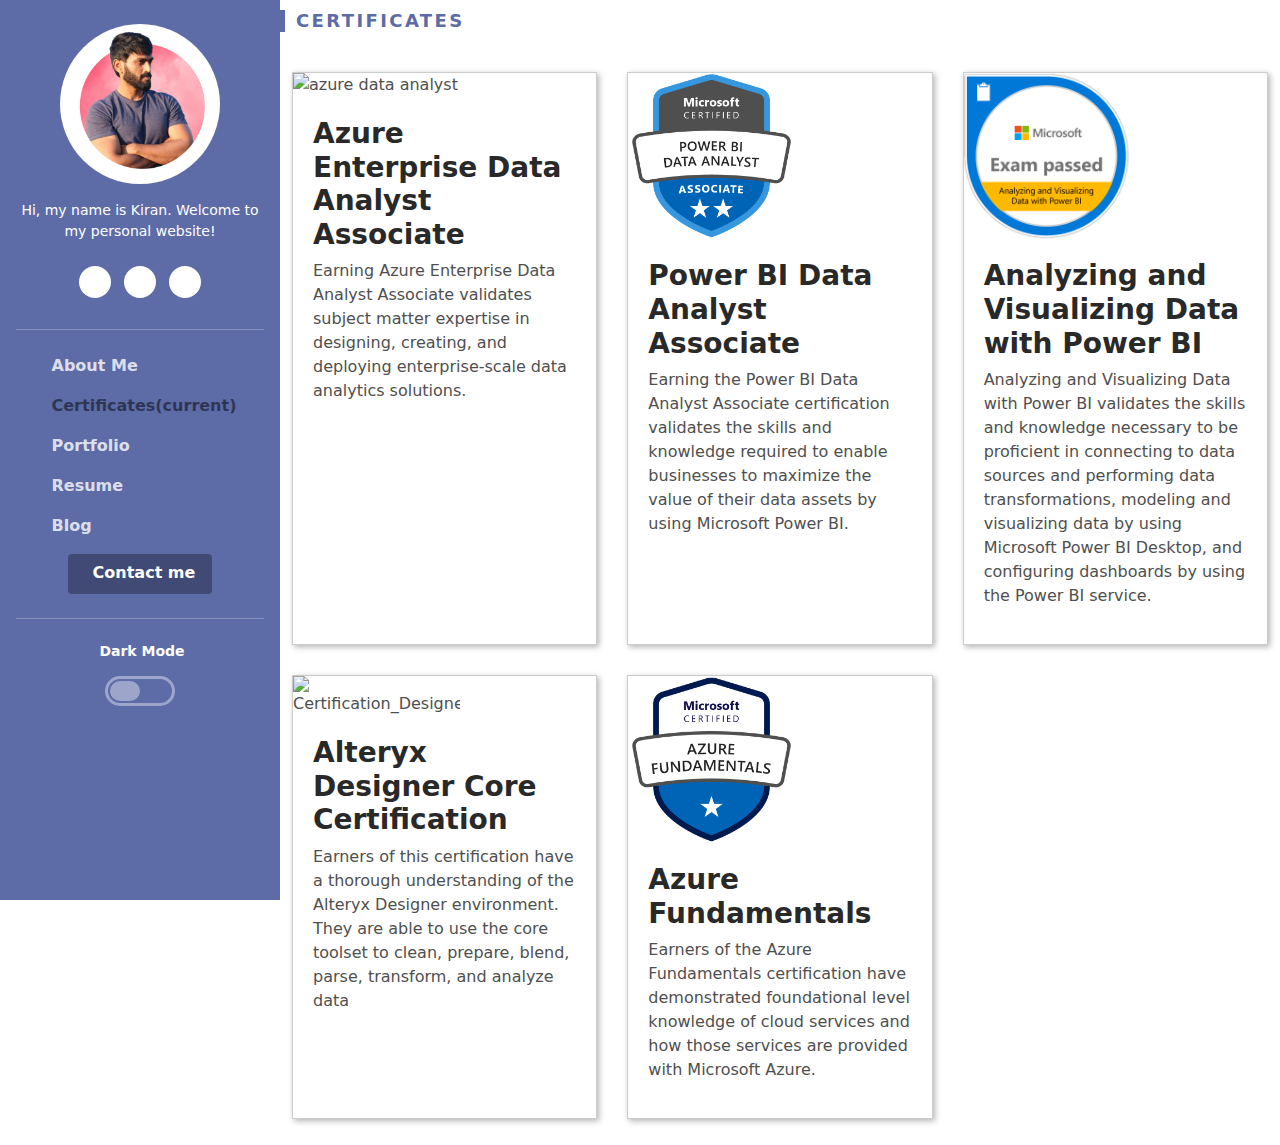
==== Certificates.html @ abaa7922 "update" ====
<!DOCTYPE html>
<html lang="en"> 
<head>
	<title>My Portfolio - Kiran</title>
	
	<!-- Meta -->
	<meta charset="utf-8">
	<meta http-equiv="X-UA-Compatible" content="IE=edge">
	<meta name="viewport" content="width=device-width, initial-scale=1.0">  
	<link rel="shortcut icon" href="favicon.ico"> 
	
	<!-- Google Fonts -->
	<link href="https://fonts.googleapis.com/css?family=Roboto:300,400,500,700" rel="stylesheet">
	
	<!-- FontAwesome JS -->
    <script defer src="assets/fontawesome/js/all.js"></script>
    
    <!-- Plugin CSS -->
    <link rel="stylesheet" href="assets/plugins/tiny-slider/tiny-slider.css">

	<!-- Theme CSS -->  
	<link id="theme-style" rel="stylesheet" href="assets/css/theme-7.css">

</head> 

<body>
    
    <header class="header text-center">	    
		<div class="force-overflow">
		
			
			<nav class="navbar navbar-expand-lg navbar-dark" >
				
				<button class="navbar-toggler" type="button" data-bs-toggle="collapse" data-bs-target="#navigation" aria-controls="navigation" aria-expanded="false" aria-label="Toggle navigation">
					<span class="navbar-toggler-icon"></span>
				</button>
				
				<div id="navigation" class="collapse navbar-collapse flex-column" >
					<div class="profile-section pt-3 pt-lg-0">
						<img class="profile-image mb-3 rounded-circle mx-auto" src="assets/images/my_pic.png" alt="image" >			
						
						<div class="bio mb-3">Hi, my name is Kiran. Welcome to my personal website!</div><!--//bio-->
						<ul class="social-list list-inline py-2 mx-auto">
							<li class="list-inline-item"><a href="https://twitter.com/Kiran_vijay"><i class="fab fa-twitter fa-fw"></i></a></li>
							<li class="list-inline-item"><a href="https://www.linkedin.com/in/kiranvj/"><i class="fab fa-linkedin-in fa-fw"></i></a></li>
							<li class="list-inline-item"><a href="https://github.com/kiran-vijay/"><i class="fab fa-github-alt fa-fw"></i></a></li>
			
						</ul>
						<hr> 
					</div>
					
					<ul class="navbar-nav flex-column text-start">
						<li class="nav-item">
							<a class="nav-link" href="index.html"><i class="fas fa-user fa-fw me-2"></i>About Me</a>
						</li>
						<li class="nav-item">
							<a class="nav-link active" href="Certificates.html"><i class="fas fa-shield-alt fa-fw me-2"></i>Certificates<span class="sr-only">(current)</span></a>
						</li>
						<li class="nav-item">
							<a class="nav-link" href="portfolio.html"><i class="fas fa-laptop-code fa-fw me-2"></i>Portfolio</a>
						</li>
	
						<li class="nav-item">
							<a class="nav-link" href="resume.html"><i class="fas fa-file-alt fa-fw me-2"></i>Resume</a>
						</li>
						<li class="nav-item">
							<a class="nav-link" href="blog-home.html"><i class="fas fa-blog fa-fw me-2"></i>Blog</a>
						</li>
	
					</ul>
					
					<div class="my-2">
						<a class="btn btn-primary" href="contact.html" target="_blank"><i class="fas fa-paper-plane me-2"></i>Contact me</a>
					</div>
					
	
					<div class="dark-mode-toggle text-center w-100">
						<hr class="mb-4">
					    <h4 class="toggle-name mb-3 "><i class="fas fa-adjust me-1"></i>Dark Mode</h4>
					    
					    <input class="toggle" id="darkmode" type="checkbox">
					    <label class="toggle-btn mx-auto mb-0" for="darkmode"></label>
					    
					</div><!--//dark-mode-toggle-->
					
				</div>
			</nav>
		</div><!--//force-overflow-->
	</header>
	   
    <div class="main-wrapper">
		<h3 class="text-uppercase resume-section-heading mb-4">Certificates</h3>
		<section class="education-section py-3">
		
		<div class="container">
  <main class="grid">
    <article>
      <img src="assets/images/certificates/azure data analyst.png" alt="azure data analyst">
      <div class="text">
        <h3>Azure Enterprise Data Analyst Associate</h3>
        <p>Earning Azure Enterprise Data Analyst Associate validates subject matter expertise in designing, creating, and deploying enterprise-scale data analytics solutions.</p>
        
      </div>
    </article>
    <article>
      <img src="assets/images/certificates/MS data analyst.png" alt="MS data analyst">
      <div class="text">
        <h3>Power BI Data Analyst Associate</h3>
        <p>Earning the Power BI Data Analyst Associate certification validates the skills and knowledge required to enable businesses to maximize the value of their data assets by using Microsoft Power BI.</p>
        
      </div>
    </article>
    <article>
      <img src="assets/images/certificates/MS Power BI.png" alt="MS Power BI">
      <div class="text">
        <h3>Analyzing and Visualizing Data with Power BI</h3>
        <p>Analyzing and Visualizing Data with Power BI validates the skills and knowledge necessary to be proficient in connecting to data sources and performing data transformations, modeling and visualizing data by using Microsoft Power BI Desktop, and configuring dashboards by using the Power BI service.</p>
        
      </div>
    </article>
	<article>
      <img src="assets/images/certificates/Certification_Designer_Core.png" alt="Certification_Designer_Core">
      <div class="text">
        <h3>Alteryx Designer Core Certification</h3>
        <p>Earners of this certification have a thorough understanding of the Alteryx Designer environment. They are able to use the core toolset to clean, prepare, blend, parse, transform, and analyze data</p>
        
      </div>
    </article>
	<article>
      <img src="assets/images/certificates/MS Azure.png" alt="MS Azure">
      <div class="text">
        <h3>Azure Fundamentals</h3>
        <p>Earners of the Azure Fundamentals certification have demonstrated foundational level knowledge of cloud services and how those services are provided with Microsoft Azure.</p>
        
      </div>
    </article>
  </main>
</div>
										
									

									</section>
	    
    
    </div><!--//main-wrapper-->
    

    <!-- Javascript -->   
    <script src="assets/plugins/popper.min.js"></script> 
    <script src="assets/plugins/bootstrap/js/bootstrap.min.js"></script> 
    
    <!--Page Specific JS -->
    <script type="text/javascript" src="assets/plugins/imagesloaded.pkgd.min.js"></script> 
    <script type="text/javascript" src="assets/plugins/isotope.pkgd.min.js"></script> 
    
    <script type="text/javascript" src="assets/js/isotope-custom.js"></script>
    
    <!-- Dark Mode -->
	<script src="assets/plugins/js-cookie.min.js"></script>
	<script src="assets/js/dark-mode.js"></script>

    <!-- Style Switcher (REMOVE ON YOUR PRODUCTION SITE) -->
    <script src="assets/js/demo/style-switcher.js"></script>     
    

</body>
</html>
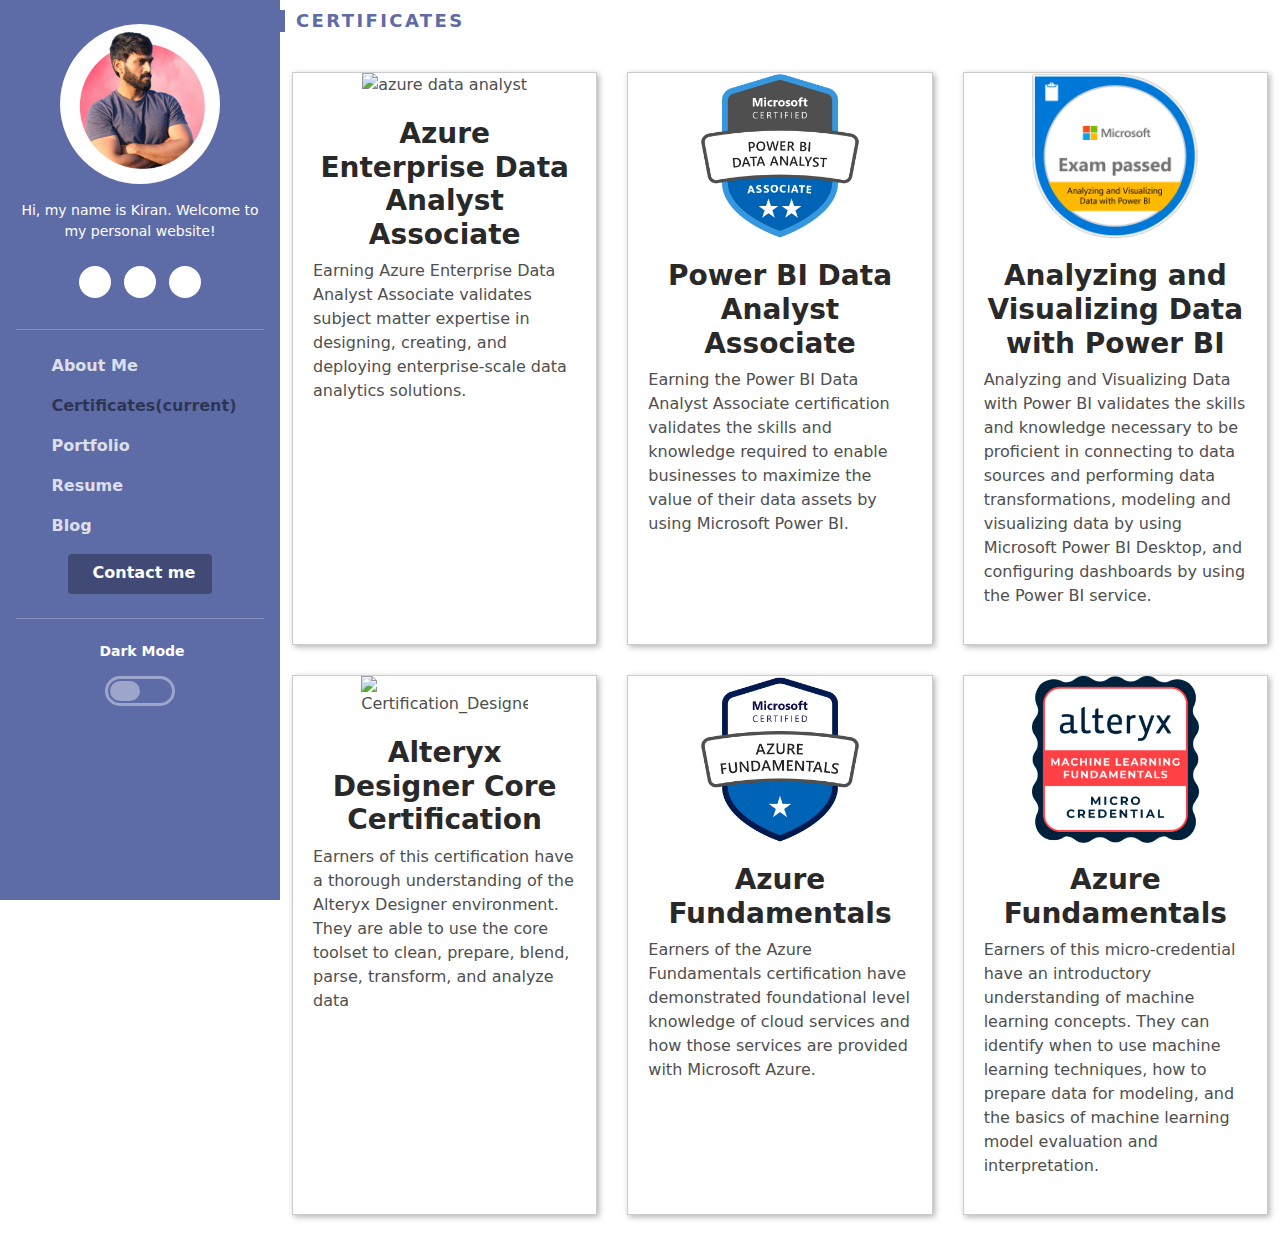
==== commit a6b9648d: "Update" ====
--- a/Certificates.html
+++ b/Certificates.html
@@ -95,42 +95,50 @@
 		<div class="container">
   <main class="grid">
     <article>
-      <img src="assets/images/certificates/azure data analyst.png" alt="azure data analyst">
+      <center> <img src="assets/images/certificates/azure data analyst.png" alt="azure data analyst"></center> 
       <div class="text">
-        <h3>Azure Enterprise Data Analyst Associate</h3>
+        <center><h3>Azure Enterprise Data Analyst Associate</h3></center>
         <p>Earning Azure Enterprise Data Analyst Associate validates subject matter expertise in designing, creating, and deploying enterprise-scale data analytics solutions.</p>
         
       </div>
     </article>
     <article>
-      <img src="assets/images/certificates/MS data analyst.png" alt="MS data analyst">
+      <center> <img src="assets/images/certificates/MS data analyst.png" alt="MS data analyst"></center> 
       <div class="text">
-        <h3>Power BI Data Analyst Associate</h3>
+        <center><h3>Power BI Data Analyst Associate</h3></center>
         <p>Earning the Power BI Data Analyst Associate certification validates the skills and knowledge required to enable businesses to maximize the value of their data assets by using Microsoft Power BI.</p>
         
       </div>
     </article>
     <article>
-      <img src="assets/images/certificates/MS Power BI.png" alt="MS Power BI">
+      <center> <img src="assets/images/certificates/MS Power BI.png" alt="MS Power BI"></center> 
       <div class="text">
-        <h3>Analyzing and Visualizing Data with Power BI</h3>
+        <center><h3>Analyzing and Visualizing Data with Power BI</h3></center>
         <p>Analyzing and Visualizing Data with Power BI validates the skills and knowledge necessary to be proficient in connecting to data sources and performing data transformations, modeling and visualizing data by using Microsoft Power BI Desktop, and configuring dashboards by using the Power BI service.</p>
         
       </div>
     </article>
 	<article>
-      <img src="assets/images/certificates/Certification_Designer_Core.png" alt="Certification_Designer_Core">
+      <center> <img src="assets/images/certificates/Certification_Designer_Core.png" alt="Certification_Designer_Core"></center> 
       <div class="text">
-        <h3>Alteryx Designer Core Certification</h3>
+        <center><h3>Alteryx Designer Core Certification</h3></center>
         <p>Earners of this certification have a thorough understanding of the Alteryx Designer environment. They are able to use the core toolset to clean, prepare, blend, parse, transform, and analyze data</p>
         
       </div>
     </article>
 	<article>
-      <img src="assets/images/certificates/MS Azure.png" alt="MS Azure">
+      <center> <img src="assets/images/certificates/MS Azure.png" alt="MS Azure"></center> 
       <div class="text">
-        <h3>Azure Fundamentals</h3>
+        <center><h3>Azure Fundamentals</h3></center>
         <p>Earners of the Azure Fundamentals certification have demonstrated foundational level knowledge of cloud services and how those services are provided with Microsoft Azure.</p>
+        
+      </div>
+    </article>
+	<article>
+     <center> <img src="assets/images/certificates/Alteryx Foundation.png" alt="Alteryx Foundation"></center>
+      <div class="text">
+        <center><h3>Azure Fundamentals</h3></center>
+        <p>Earners of this micro-credential have an introductory understanding of machine learning concepts. They can identify when to use machine learning techniques, how to prepare data for modeling, and the basics of machine learning model evaluation and interpretation.</p>
         
       </div>
     </article>
